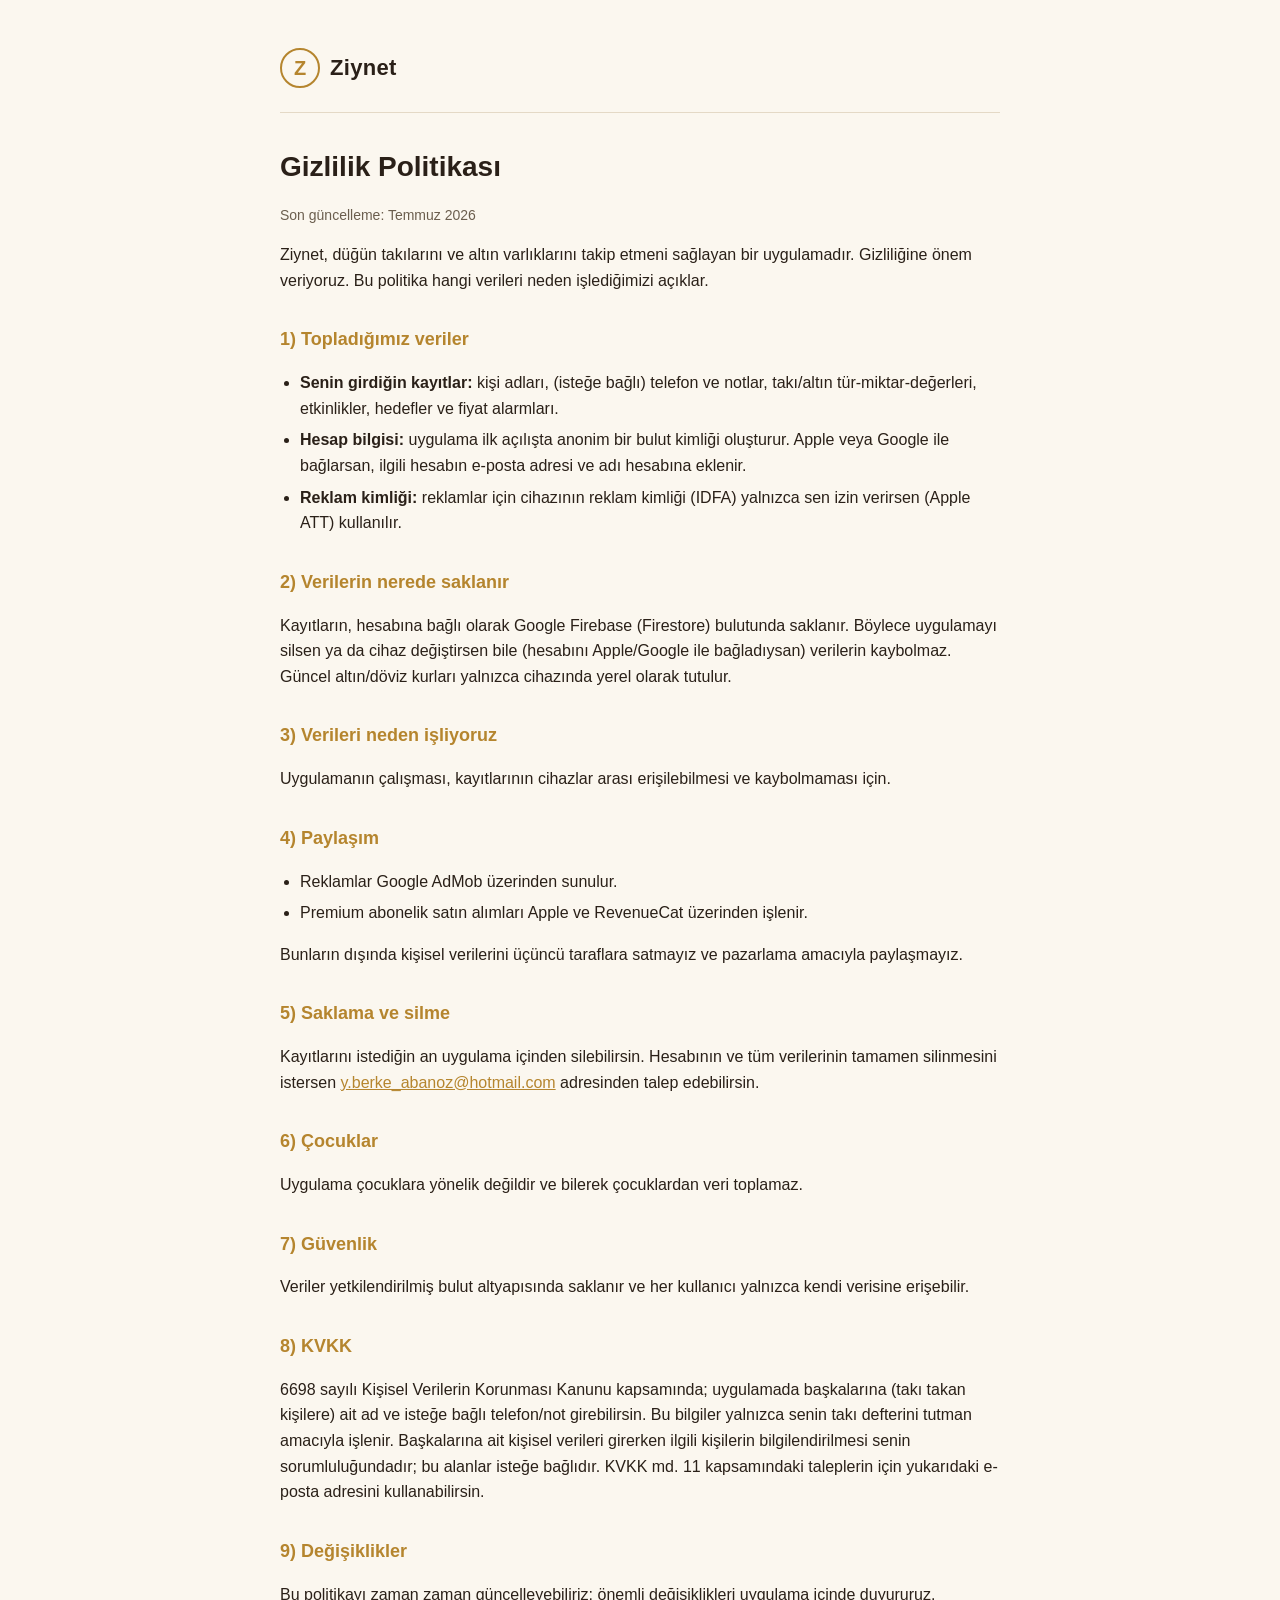
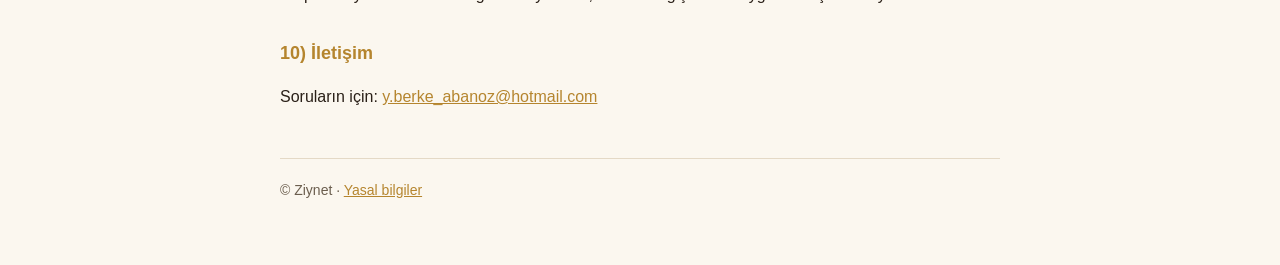
==== privacy.html @ 19961ec8 "Ziynet yasal sayfaları: gizlilik politikası ve kullanım koşulları App Store Connect için gerekli, he" ====
<!doctype html>
<html lang="tr">
<head>
<meta charset="utf-8">
<meta name="viewport" content="width=device-width, initial-scale=1">
<title>Ziynet — Gizlilik Politikası</title>
<link rel="stylesheet" href="style.css">
</head>
<body>
<div class="wrap">
  <header>
    <a class="brand" href="index.html"><span class="mark">Z</span><strong>Ziynet</strong></a>
  </header>

  <h1>Gizlilik Politikası</h1>
  <p class="muted">Son güncelleme: Temmuz 2026</p>

  <p>Ziynet, düğün takılarını ve altın varlıklarını takip etmeni sağlayan bir uygulamadır. Gizliliğine önem veriyoruz. Bu politika hangi verileri neden işlediğimizi açıklar.</p>

  <h2>1) Topladığımız veriler</h2>
  <ul>
    <li><strong>Senin girdiğin kayıtlar:</strong> kişi adları, (isteğe bağlı) telefon ve notlar, takı/altın tür-miktar-değerleri, etkinlikler, hedefler ve fiyat alarmları.</li>
    <li><strong>Hesap bilgisi:</strong> uygulama ilk açılışta anonim bir bulut kimliği oluşturur. Apple veya Google ile bağlarsan, ilgili hesabın e-posta adresi ve adı hesabına eklenir.</li>
    <li><strong>Reklam kimliği:</strong> reklamlar için cihazının reklam kimliği (IDFA) yalnızca sen izin verirsen (Apple ATT) kullanılır.</li>
  </ul>

  <h2>2) Verilerin nerede saklanır</h2>
  <p>Kayıtların, hesabına bağlı olarak Google Firebase (Firestore) bulutunda saklanır. Böylece uygulamayı silsen ya da cihaz değiştirsen bile (hesabını Apple/Google ile bağladıysan) verilerin kaybolmaz. Güncel altın/döviz kurları yalnızca cihazında yerel olarak tutulur.</p>

  <h2>3) Verileri neden işliyoruz</h2>
  <p>Uygulamanın çalışması, kayıtlarının cihazlar arası erişilebilmesi ve kaybolmaması için.</p>

  <h2>4) Paylaşım</h2>
  <ul>
    <li>Reklamlar Google AdMob üzerinden sunulur.</li>
    <li>Premium abonelik satın alımları Apple ve RevenueCat üzerinden işlenir.</li>
  </ul>
  <p>Bunların dışında kişisel verilerini üçüncü taraflara satmayız ve pazarlama amacıyla paylaşmayız.</p>

  <h2>5) Saklama ve silme</h2>
  <p>Kayıtlarını istediğin an uygulama içinden silebilirsin. Hesabının ve tüm verilerinin tamamen silinmesini istersen <a href="mailto:y.berke_abanoz@hotmail.com">y.berke_abanoz@hotmail.com</a> adresinden talep edebilirsin.</p>

  <h2>6) Çocuklar</h2>
  <p>Uygulama çocuklara yönelik değildir ve bilerek çocuklardan veri toplamaz.</p>

  <h2>7) Güvenlik</h2>
  <p>Veriler yetkilendirilmiş bulut altyapısında saklanır ve her kullanıcı yalnızca kendi verisine erişebilir.</p>

  <h2>8) KVKK</h2>
  <p>6698 sayılı Kişisel Verilerin Korunması Kanunu kapsamında; uygulamada başkalarına (takı takan kişilere) ait ad ve isteğe bağlı telefon/not girebilirsin. Bu bilgiler yalnızca senin takı defterini tutman amacıyla işlenir. Başkalarına ait kişisel verileri girerken ilgili kişilerin bilgilendirilmesi senin sorumluluğundadır; bu alanlar isteğe bağlıdır. KVKK md. 11 kapsamındaki taleplerin için yukarıdaki e-posta adresini kullanabilirsin.</p>

  <h2>9) Değişiklikler</h2>
  <p>Bu politikayı zaman zaman güncelleyebiliriz; önemli değişiklikleri uygulama içinde duyururuz.</p>

  <h2>10) İletişim</h2>
  <p>Soruların için: <a href="mailto:y.berke_abanoz@hotmail.com">y.berke_abanoz@hotmail.com</a></p>

  <footer>© Ziynet · <a href="index.html">Yasal bilgiler</a></footer>
</div>
</body>
</html>
---- style.css ----
:root {
  --bg: #FBF7EF;
  --surface: #F3EDE1;
  --text: #2A2018;
  --muted: #6B5E4E;
  --gold: #B5852E;
  --border: #E4D9C6;
}

@media (prefers-color-scheme: dark) {
  :root {
    --bg: #14100B;
    --surface: #1E1912;
    --text: #F3E9D8;
    --muted: #A99883;
    --gold: #D8B063;
    --border: #2E2619;
  }
}

* { box-sizing: border-box; }

body {
  margin: 0;
  padding: 0 20px 64px;
  background: var(--bg);
  color: var(--text);
  font-family: -apple-system, BlinkMacSystemFont, "Segoe UI", Roboto, Helvetica, Arial, sans-serif;
  line-height: 1.6;
  -webkit-text-size-adjust: 100%;
}

.wrap { max-width: 720px; margin: 0 auto; }

header {
  padding: 48px 0 24px;
  border-bottom: 1px solid var(--border);
  margin-bottom: 32px;
}

.brand {
  display: inline-flex;
  align-items: center;
  gap: 10px;
  text-decoration: none;
  color: var(--text);
}

.mark {
  width: 40px; height: 40px;
  border-radius: 50%;
  border: 2px solid var(--gold);
  display: grid; place-items: center;
  color: var(--gold);
  font-weight: 700;
  font-size: 20px;
}

.brand strong { font-size: 22px; letter-spacing: .3px; }

h1 { font-size: 28px; margin: 24px 0 6px; }
h2 { font-size: 18px; margin: 32px 0 8px; color: var(--gold); }
p, li { color: var(--text); }
.muted { color: var(--muted); font-size: 14px; }
ul { padding-left: 20px; }
li { margin-bottom: 6px; }
a { color: var(--gold); }

.card {
  background: var(--surface);
  border: 1px solid var(--border);
  border-radius: 16px;
  padding: 18px 20px;
  margin: 18px 0;
}

.card a { display: block; font-size: 17px; font-weight: 600; margin: 6px 0; }

footer {
  margin-top: 48px;
  padding-top: 20px;
  border-top: 1px solid var(--border);
  color: var(--muted);
  font-size: 14px;
}
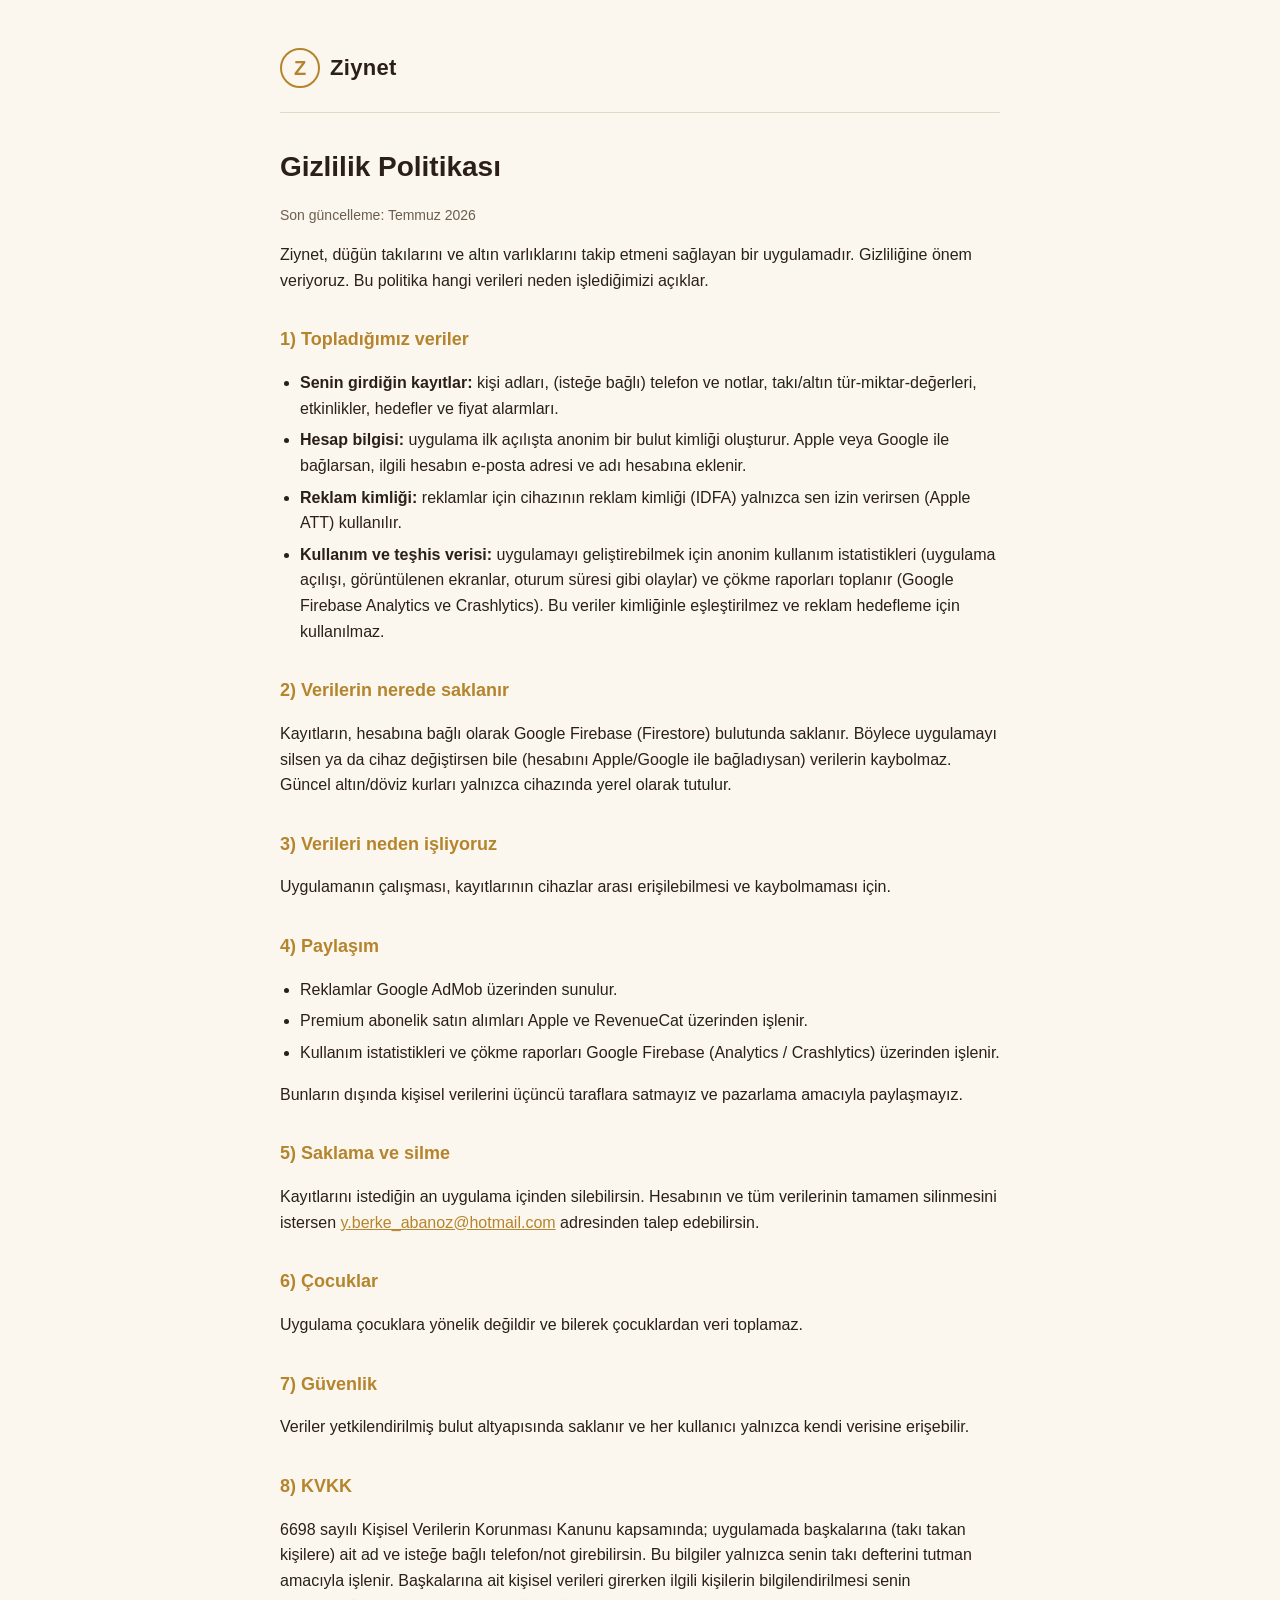
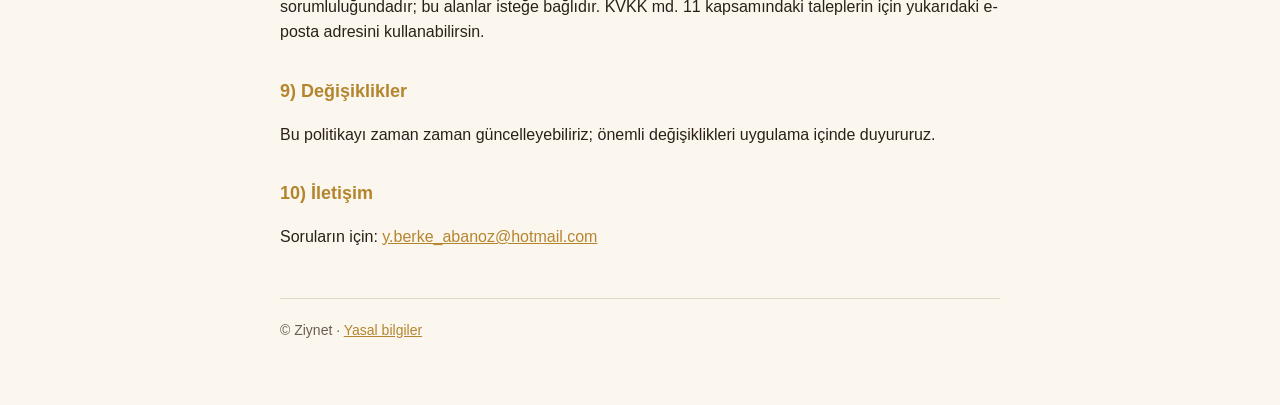
==== commit 8133491b: "Gizlilik politikasına analitik ve çökme raporlaması eklendi Uygulamaya Firebase Analytics ve Crashly" ====
--- a/privacy.html
+++ b/privacy.html
@@ -22,6 +22,7 @@
     <li><strong>Senin girdiğin kayıtlar:</strong> kişi adları, (isteğe bağlı) telefon ve notlar, takı/altın tür-miktar-değerleri, etkinlikler, hedefler ve fiyat alarmları.</li>
     <li><strong>Hesap bilgisi:</strong> uygulama ilk açılışta anonim bir bulut kimliği oluşturur. Apple veya Google ile bağlarsan, ilgili hesabın e-posta adresi ve adı hesabına eklenir.</li>
     <li><strong>Reklam kimliği:</strong> reklamlar için cihazının reklam kimliği (IDFA) yalnızca sen izin verirsen (Apple ATT) kullanılır.</li>
+    <li><strong>Kullanım ve teşhis verisi:</strong> uygulamayı geliştirebilmek için anonim kullanım istatistikleri (uygulama açılışı, görüntülenen ekranlar, oturum süresi gibi olaylar) ve çökme raporları toplanır (Google Firebase Analytics ve Crashlytics). Bu veriler kimliğinle eşleştirilmez ve reklam hedefleme için kullanılmaz.</li>
   </ul>
 
   <h2>2) Verilerin nerede saklanır</h2>
@@ -34,6 +35,7 @@
   <ul>
     <li>Reklamlar Google AdMob üzerinden sunulur.</li>
     <li>Premium abonelik satın alımları Apple ve RevenueCat üzerinden işlenir.</li>
+    <li>Kullanım istatistikleri ve çökme raporları Google Firebase (Analytics / Crashlytics) üzerinden işlenir.</li>
   </ul>
   <p>Bunların dışında kişisel verilerini üçüncü taraflara satmayız ve pazarlama amacıyla paylaşmayız.</p>
 
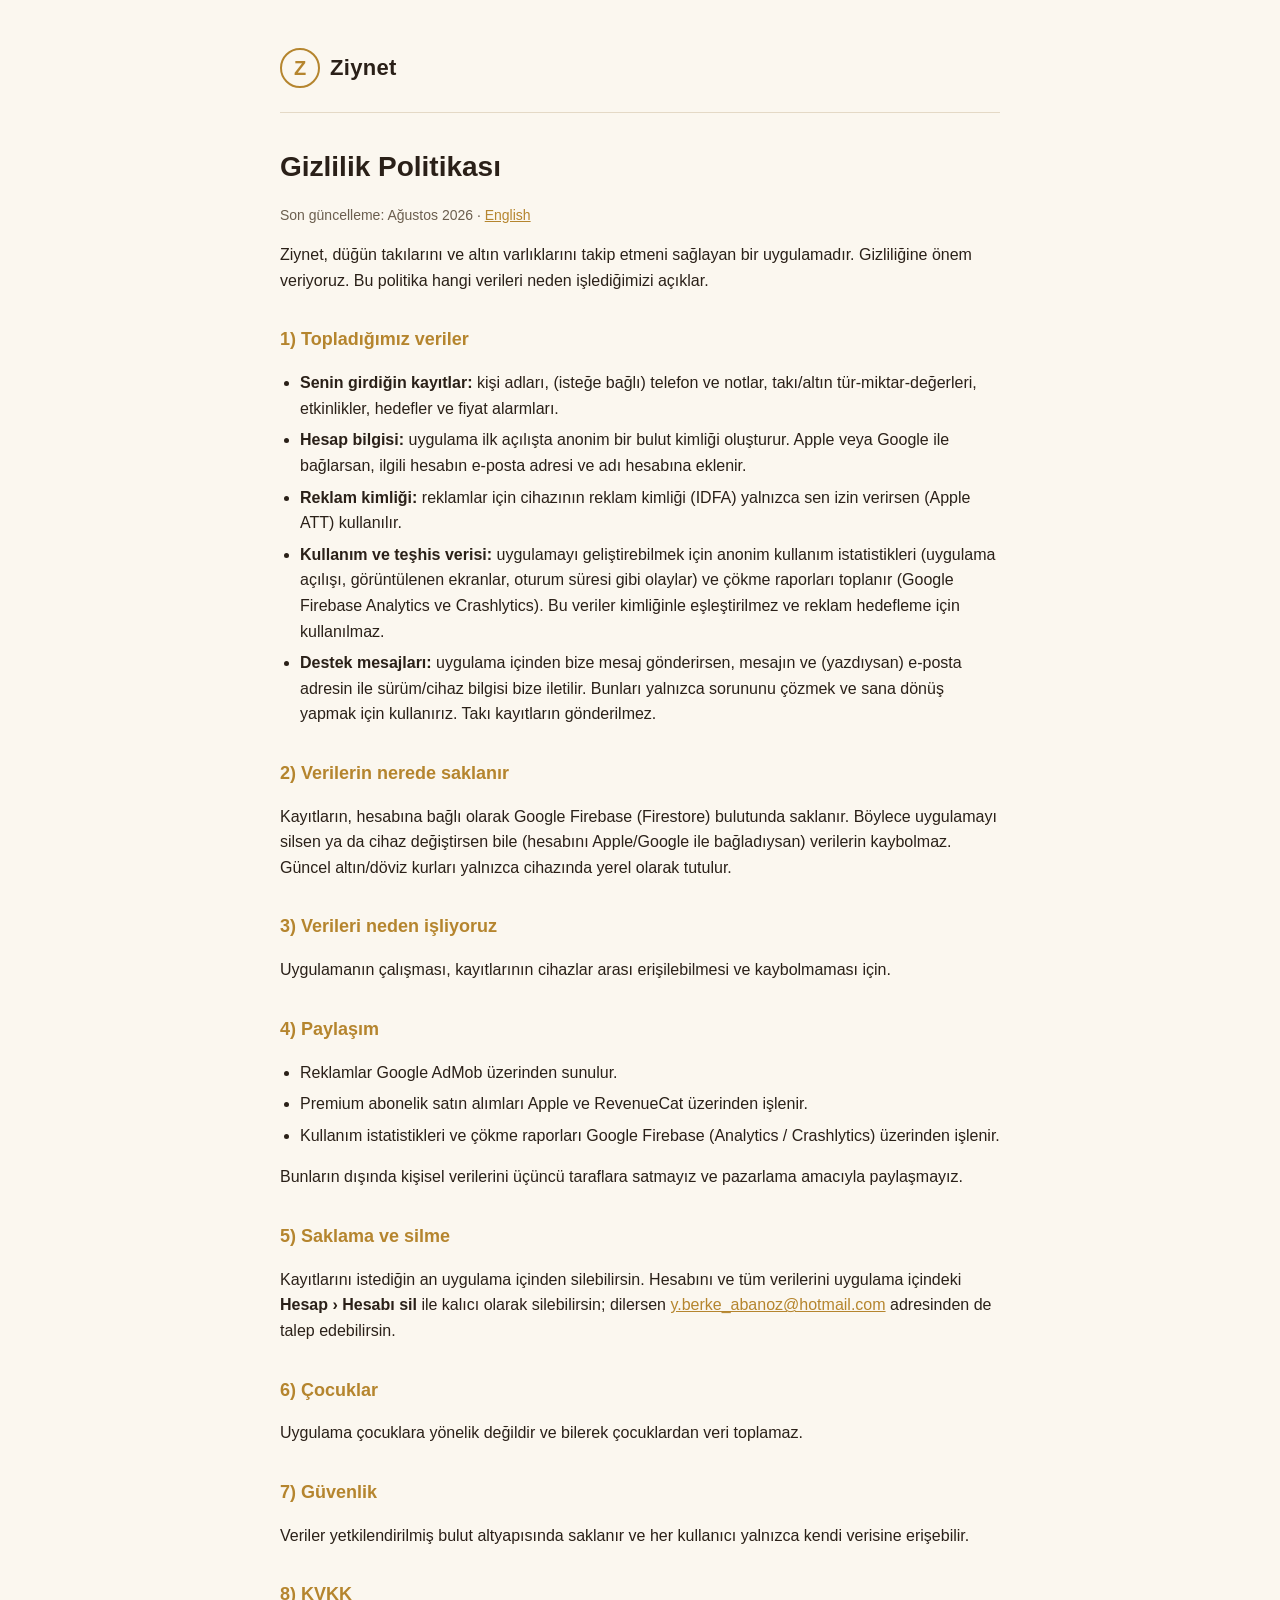
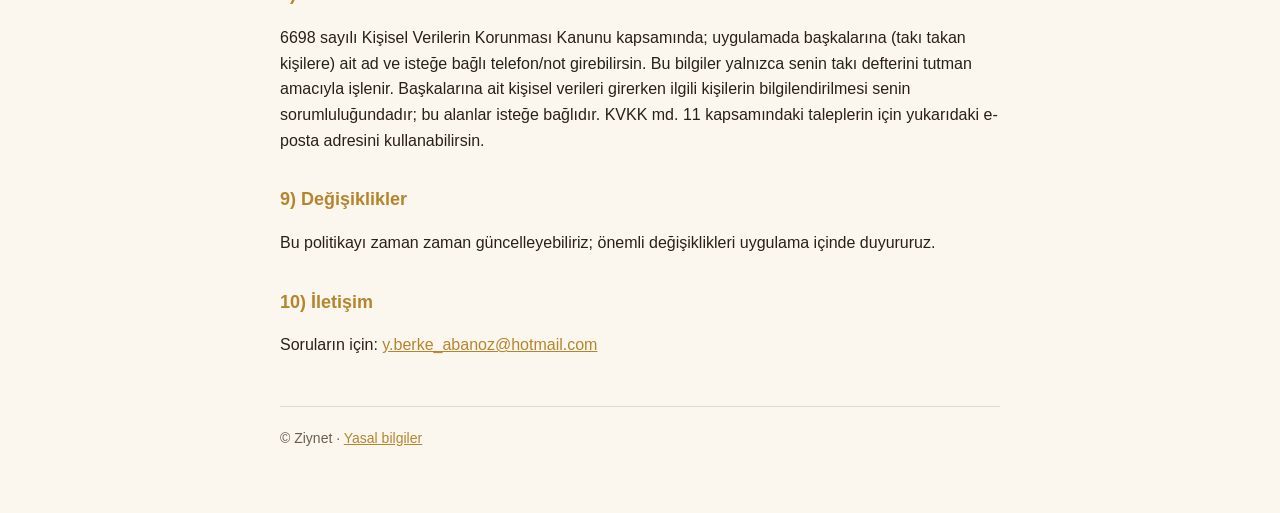
==== commit 0110927f: "Destek mesajları + İngilizce hukuki sayfalar" ====
--- a/privacy.html
+++ b/privacy.html
@@ -13,7 +13,7 @@
   </header>
 
   <h1>Gizlilik Politikası</h1>
-  <p class="muted">Son güncelleme: Temmuz 2026</p>
+  <p class="muted">Son güncelleme: Ağustos 2026 &middot; <a href="privacy-en.html">English</a></p>
 
   <p>Ziynet, düğün takılarını ve altın varlıklarını takip etmeni sağlayan bir uygulamadır. Gizliliğine önem veriyoruz. Bu politika hangi verileri neden işlediğimizi açıklar.</p>
 
@@ -23,6 +23,7 @@
     <li><strong>Hesap bilgisi:</strong> uygulama ilk açılışta anonim bir bulut kimliği oluşturur. Apple veya Google ile bağlarsan, ilgili hesabın e-posta adresi ve adı hesabına eklenir.</li>
     <li><strong>Reklam kimliği:</strong> reklamlar için cihazının reklam kimliği (IDFA) yalnızca sen izin verirsen (Apple ATT) kullanılır.</li>
     <li><strong>Kullanım ve teşhis verisi:</strong> uygulamayı geliştirebilmek için anonim kullanım istatistikleri (uygulama açılışı, görüntülenen ekranlar, oturum süresi gibi olaylar) ve çökme raporları toplanır (Google Firebase Analytics ve Crashlytics). Bu veriler kimliğinle eşleştirilmez ve reklam hedefleme için kullanılmaz.</li>
+    <li><strong>Destek mesajları:</strong> uygulama içinden bize mesaj gönderirsen, mesajın ve (yazdıysan) e-posta adresin ile sürüm/cihaz bilgisi bize iletilir. Bunları yalnızca sorununu çözmek ve sana dönüş yapmak için kullanırız. Takı kayıtların gönderilmez.</li>
   </ul>
 
   <h2>2) Verilerin nerede saklanır</h2>
@@ -40,7 +41,7 @@
   <p>Bunların dışında kişisel verilerini üçüncü taraflara satmayız ve pazarlama amacıyla paylaşmayız.</p>
 
   <h2>5) Saklama ve silme</h2>
-  <p>Kayıtlarını istediğin an uygulama içinden silebilirsin. Hesabının ve tüm verilerinin tamamen silinmesini istersen <a href="mailto:y.berke_abanoz@hotmail.com">y.berke_abanoz@hotmail.com</a> adresinden talep edebilirsin.</p>
+  <p>Kayıtlarını istediğin an uygulama içinden silebilirsin. Hesabını ve tüm verilerini uygulama içindeki <strong>Hesap &rsaquo; Hesabı sil</strong> ile kalıcı olarak silebilirsin; dilersen <a href="mailto:y.berke_abanoz@hotmail.com">y.berke_abanoz@hotmail.com</a> adresinden de talep edebilirsin.</p>
 
   <h2>6) Çocuklar</h2>
   <p>Uygulama çocuklara yönelik değildir ve bilerek çocuklardan veri toplamaz.</p>
